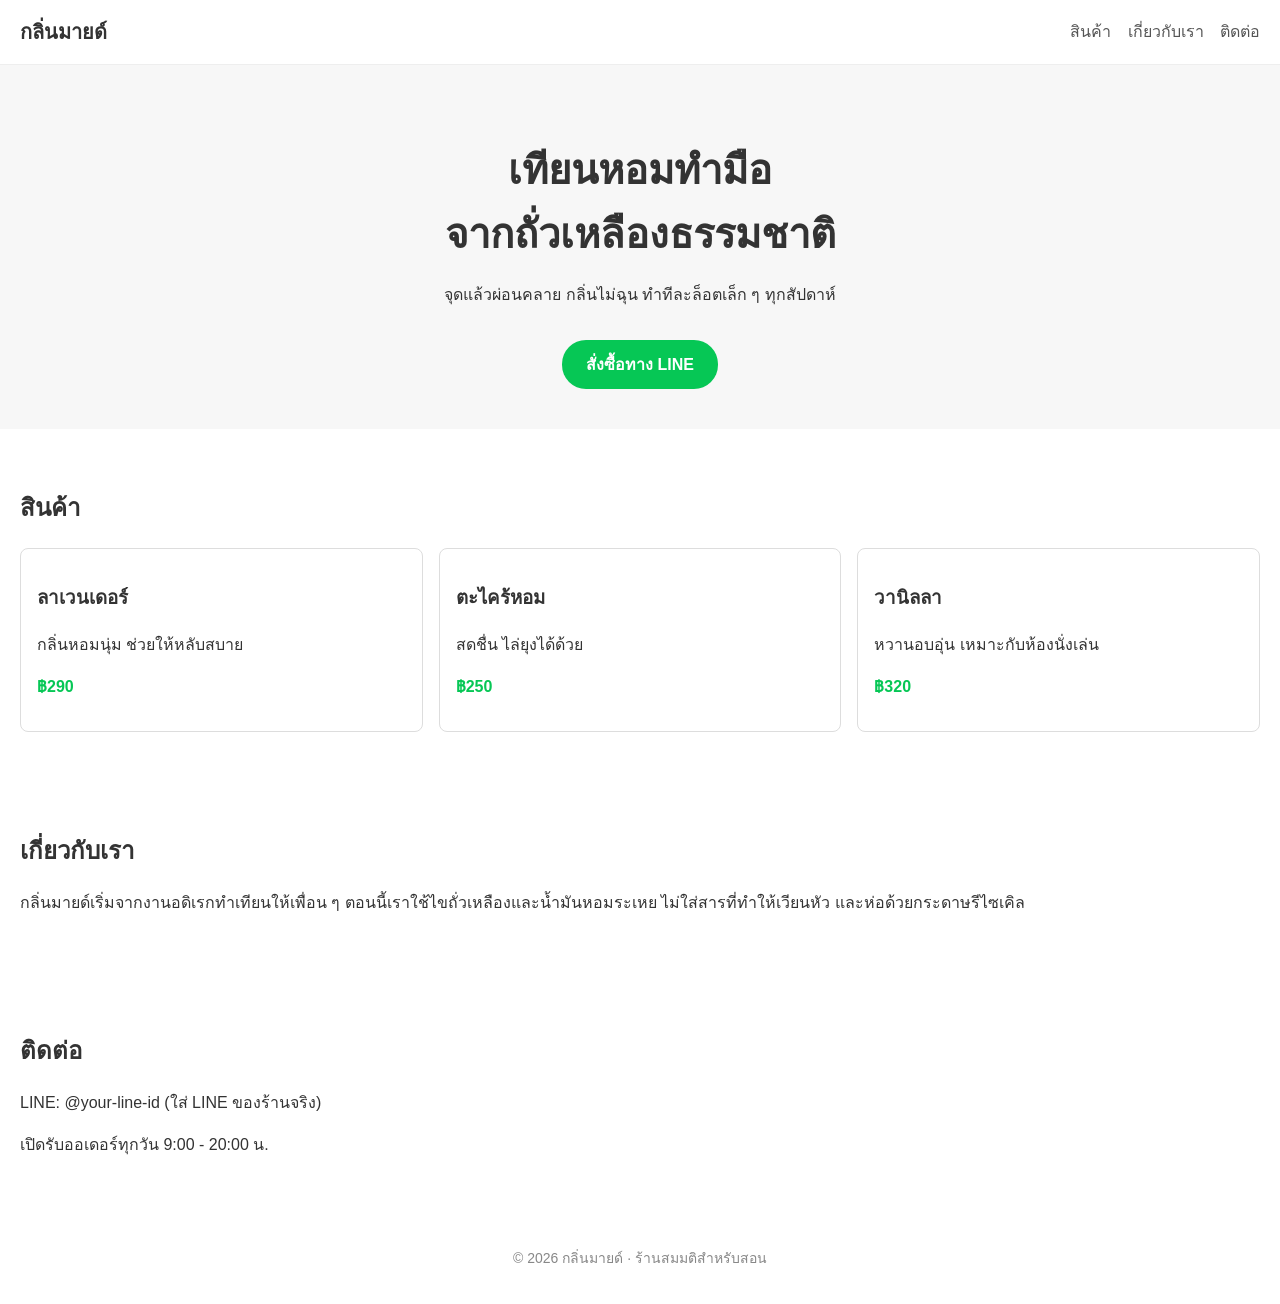
==== public/demo/index.html @ 16120ede "Step 1: สร้างเว็บหน้าแรก Prompt: ช่วยสร้างเว็บหน้าเดียวให้ร้านเทียนหอมชื่อ "กลิ่นมายด์" (ร้านสมมติ) " ====
<!DOCTYPE html>
<html lang="th">
<head>
  <meta charset="UTF-8">
  <meta name="viewport" content="width=device-width, initial-scale=1.0">
  <title>กลิ่นมายด์ - เทียนหอมทำมือ</title>
  <link rel="stylesheet" href="style.css">
</head>
<body>
  <header class="site-header">
    <a href="#" class="logo">กลิ่นมายด์</a>
    <nav>
      <a href="#products">สินค้า</a>
      <a href="#about">เกี่ยวกับเรา</a>
      <a href="#contact">ติดต่อ</a>
    </nav>
  </header>

  <section class="hero">
    <h1>เทียนหอมทำมือ<br>จากถั่วเหลืองธรรมชาติ</h1>
    <p>จุดแล้วผ่อนคลาย กลิ่นไม่ฉุน ทำทีละล็อตเล็ก ๆ ทุกสัปดาห์</p>
    <a class="btn-line" href="https://line.me/R/msg/text/?%E0%B8%AA%E0%B8%99%E0%B9%83%E0%B8%88%E0%B8%AA%E0%B8%B1%E0%B9%88%E0%B8%87%E0%B9%80%E0%B8%97%E0%B8%B5%E0%B8%A2%E0%B8%99%E0%B8%AB%E0%B8%AD%E0%B8%A1%E0%B8%84%E0%B8%A3%E0%B8%B1%E0%B8%9A" target="_blank" rel="noopener">สั่งซื้อทาง LINE</a>
  </section>

  <section id="products" class="products">
    <h2>สินค้า</h2>
    <div class="product-list">
      <div class="product">
        <h3>ลาเวนเดอร์</h3>
        <p>กลิ่นหอมนุ่ม ช่วยให้หลับสบาย</p>
        <p class="price">฿290</p>
      </div>
      <div class="product">
        <h3>ตะไคร้หอม</h3>
        <p>สดชื่น ไล่ยุงได้ด้วย</p>
        <p class="price">฿250</p>
      </div>
      <div class="product">
        <h3>วานิลลา</h3>
        <p>หวานอบอุ่น เหมาะกับห้องนั่งเล่น</p>
        <p class="price">฿320</p>
      </div>
    </div>
  </section>

  <section id="about" class="about">
    <h2>เกี่ยวกับเรา</h2>
    <p>กลิ่นมายด์เริ่มจากงานอดิเรกทำเทียนให้เพื่อน ๆ ตอนนี้เราใช้ไขถั่วเหลืองและน้ำมันหอมระเหย ไม่ใส่สารที่ทำให้เวียนหัว และห่อด้วยกระดาษรีไซเคิล</p>
  </section>

  <section id="contact" class="contact">
    <h2>ติดต่อ</h2>
    <p>LINE: @your-line-id (ใส่ LINE ของร้านจริง)</p>
    <p>เปิดรับออเดอร์ทุกวัน 9:00 - 20:00 น.</p>
  </section>

  <footer>
    <p>&copy; <span id="year"></span> กลิ่นมายด์ · ร้านสมมติสำหรับสอน</p>
  </footer>

  <script src="script.js"></script>
</body>
</html>
---- public/demo/style.css ----
* {
  box-sizing: border-box;
}

body {
  margin: 0;
  font-family: sans-serif;
  line-height: 1.6;
  color: #333;
}

.site-header {
  display: flex;
  justify-content: space-between;
  align-items: center;
  padding: 16px 20px;
  border-bottom: 1px solid #eee;
}

.logo {
  font-weight: bold;
  font-size: 20px;
  color: #333;
  text-decoration: none;
}

nav a {
  margin-left: 12px;
  color: #555;
  text-decoration: none;
}

section {
  padding: 40px 20px;
}

.hero {
  text-align: center;
  background: #f7f7f7;
}

.hero h1 {
  font-size: 28px;
  margin-bottom: 10px;
}

.btn-line {
  display: inline-block;
  margin-top: 16px;
  padding: 12px 24px;
  background: #06c755;
  color: white;
  border-radius: 24px;
  text-decoration: none;
  font-weight: bold;
}

.product-list {
  display: grid;
  gap: 16px;
}

.product {
  border: 1px solid #ddd;
  border-radius: 8px;
  padding: 16px;
}

.price {
  font-weight: bold;
  color: #06c755;
}

footer {
  text-align: center;
  padding: 20px;
  color: #888;
  font-size: 14px;
}

@media (min-width: 768px) {
  .product-list {
    grid-template-columns: repeat(3, 1fr);
  }
  .hero h1 {
    font-size: 40px;
  }
}
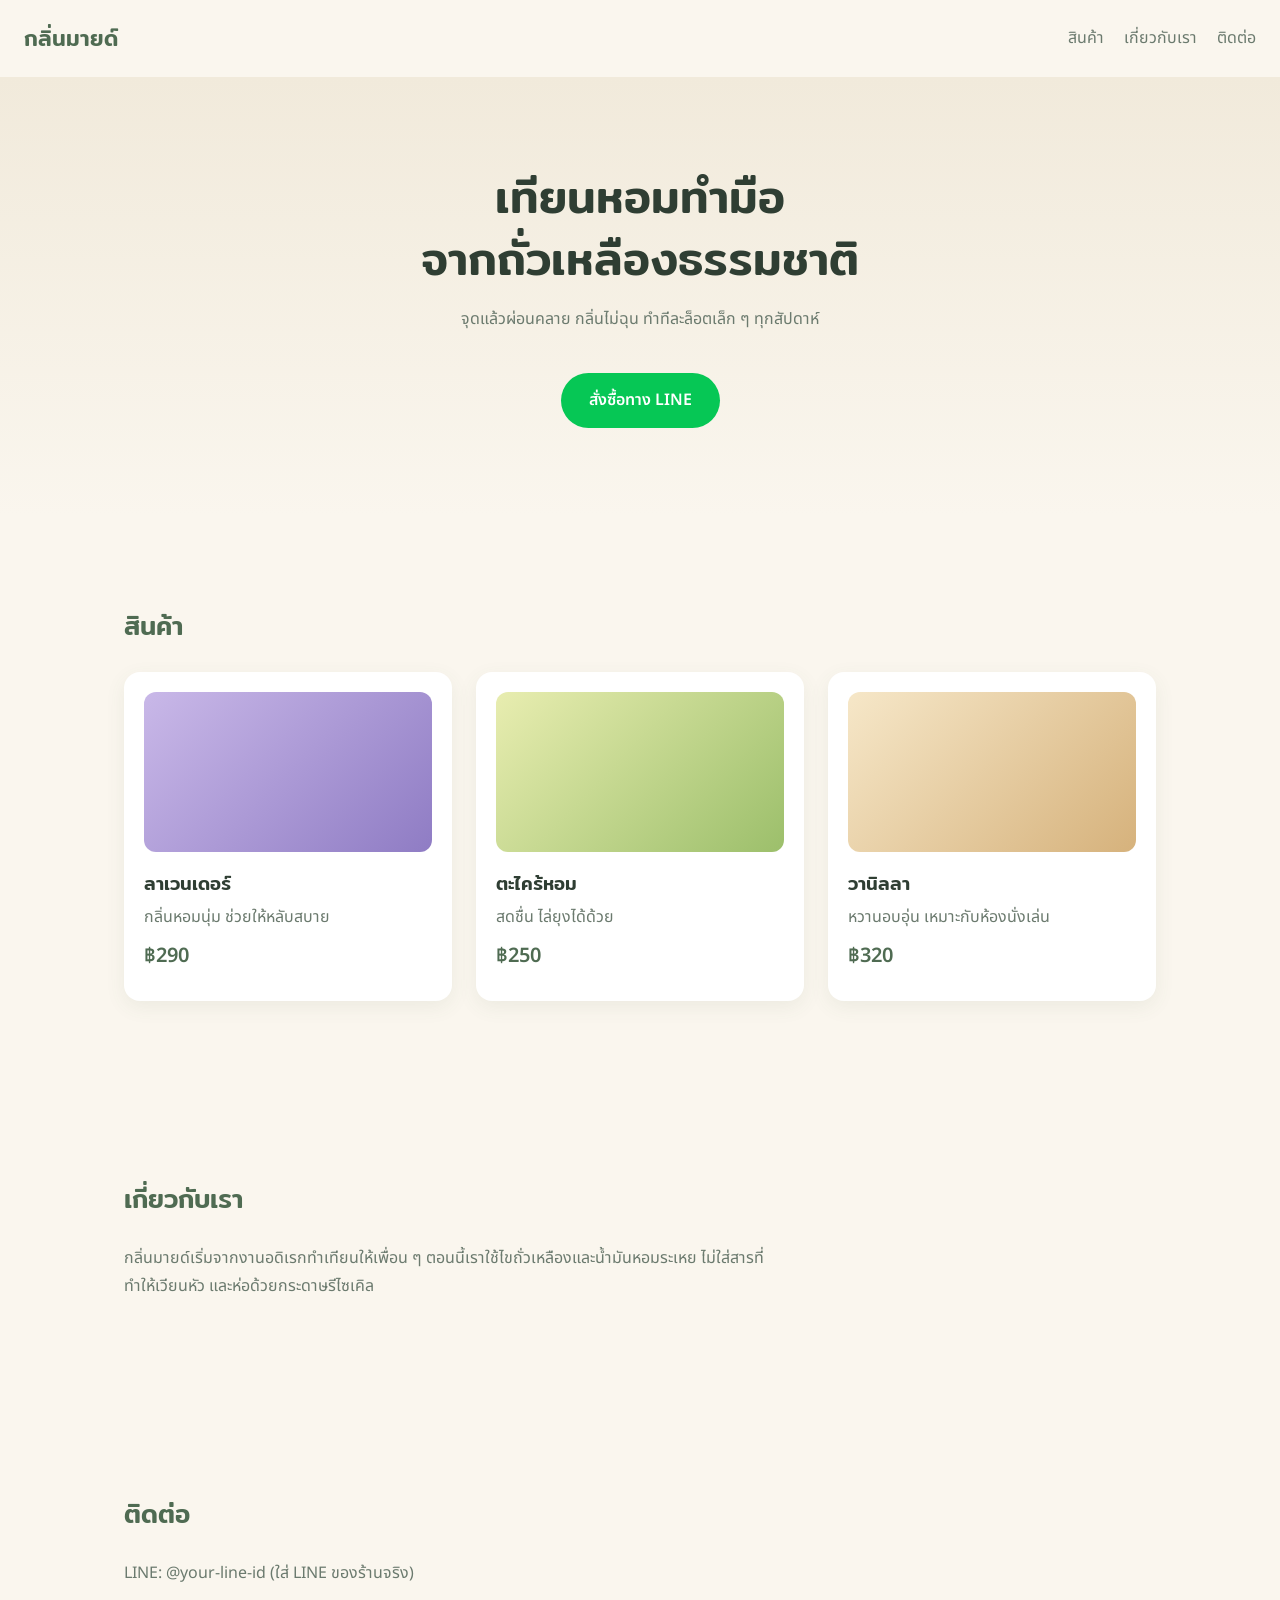
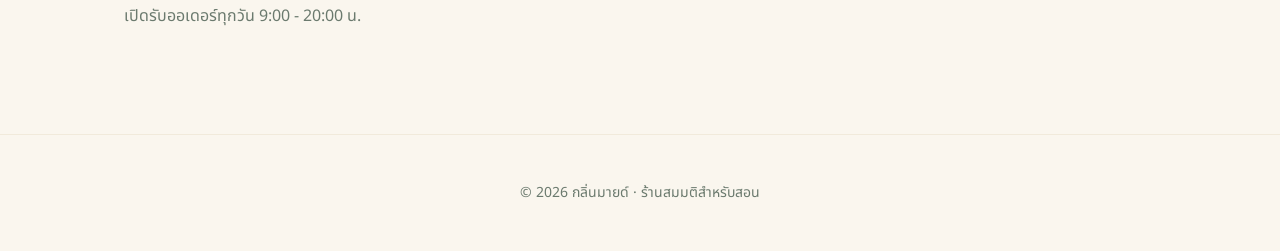
==== commit a7efc9a9: "Step 2: ปรับดีไซน์ Prompt: ปรับโทนสีเป็นครีมกับเขียวเซจ ใช้ฟอนต์ภาษาไทยจาก Google Fonts ที่อ่านง่าย " ====
--- a/public/demo/index.html
+++ b/public/demo/index.html
@@ -4,6 +4,9 @@
   <meta charset="UTF-8">
   <meta name="viewport" content="width=device-width, initial-scale=1.0">
   <title>กลิ่นมายด์ - เทียนหอมทำมือ</title>
+  <link rel="preconnect" href="https://fonts.googleapis.com">
+  <link rel="preconnect" href="https://fonts.gstatic.com" crossorigin>
+  <link href="https://fonts.googleapis.com/css2?family=Mitr:wght@400;500&family=Noto+Sans+Thai:wght@400;600&display=swap" rel="stylesheet">
   <link rel="stylesheet" href="style.css">
 </head>
 <body>
@@ -26,16 +29,19 @@
     <h2>สินค้า</h2>
     <div class="product-list">
       <div class="product">
+        <div class="product-img lavender"></div>
         <h3>ลาเวนเดอร์</h3>
         <p>กลิ่นหอมนุ่ม ช่วยให้หลับสบาย</p>
         <p class="price">฿290</p>
       </div>
       <div class="product">
+        <div class="product-img lemongrass"></div>
         <h3>ตะไคร้หอม</h3>
         <p>สดชื่น ไล่ยุงได้ด้วย</p>
         <p class="price">฿250</p>
       </div>
       <div class="product">
+        <div class="product-img vanilla"></div>
         <h3>วานิลลา</h3>
         <p>หวานอบอุ่น เหมาะกับห้องนั่งเล่น</p>
         <p class="price">฿320</p>
--- a/public/demo/style.css
+++ b/public/demo/style.css
@@ -1,81 +1,135 @@
+:root {
+  --cream: #faf6ee;
+  --cream-dark: #f1eadb;
+  --sage: #7c9a7e;
+  --sage-dark: #4f6b52;
+  --text: #2f3e33;
+  --muted: #6b7a6e;
+}
+
 * {
   box-sizing: border-box;
 }
 
 body {
   margin: 0;
-  font-family: sans-serif;
-  line-height: 1.6;
-  color: #333;
+  font-family: "Noto Sans Thai", sans-serif;
+  line-height: 1.7;
+  color: var(--text);
+  background: var(--cream);
+}
+
+h1, h2, h3, .logo {
+  font-family: "Mitr", sans-serif;
+  font-weight: 500;
 }
 
 .site-header {
   display: flex;
   justify-content: space-between;
   align-items: center;
-  padding: 16px 20px;
-  border-bottom: 1px solid #eee;
+  padding: 20px 24px;
 }
 
 .logo {
-  font-weight: bold;
-  font-size: 20px;
-  color: #333;
+  font-size: 22px;
+  color: var(--sage-dark);
   text-decoration: none;
 }
 
 nav a {
-  margin-left: 12px;
-  color: #555;
+  margin-left: 16px;
+  color: var(--muted);
   text-decoration: none;
 }
 
 section {
-  padding: 40px 20px;
+  padding: 64px 24px;
+  max-width: 1080px;
+  margin: 0 auto;
 }
 
 .hero {
   text-align: center;
-  background: #f7f7f7;
+  max-width: none;
+  background: linear-gradient(180deg, var(--cream-dark), var(--cream));
 }
 
 .hero h1 {
-  font-size: 28px;
-  margin-bottom: 10px;
+  font-size: 32px;
+  line-height: 1.35;
+  margin: 0 0 16px;
+}
+
+.hero p {
+  color: var(--muted);
 }
 
 .btn-line {
   display: inline-block;
-  margin-top: 16px;
-  padding: 12px 24px;
+  margin-top: 24px;
+  padding: 14px 28px;
   background: #06c755;
   color: white;
-  border-radius: 24px;
+  border-radius: 999px;
   text-decoration: none;
-  font-weight: bold;
+  font-weight: 600;
+}
+
+h2 {
+  font-size: 26px;
+  margin: 0 0 24px;
+  color: var(--sage-dark);
 }
 
 .product-list {
   display: grid;
-  gap: 16px;
+  gap: 24px;
 }
 
 .product {
-  border: 1px solid #ddd;
-  border-radius: 8px;
-  padding: 16px;
+  background: white;
+  border-radius: 16px;
+  padding: 20px;
+  box-shadow: 0 6px 20px rgba(79, 107, 82, 0.08);
+}
+
+.product-img {
+  height: 160px;
+  border-radius: 12px;
+  margin-bottom: 16px;
+}
+
+.lavender { background: linear-gradient(135deg, #c9b8e8, #8f7cc4); }
+.lemongrass { background: linear-gradient(135deg, #e8edb0, #9cbf6b); }
+.vanilla { background: linear-gradient(135deg, #f6e7c8, #d6b27c); }
+
+.product h3 {
+  margin: 0 0 4px;
+}
+
+.product p {
+  margin: 0 0 8px;
+  color: var(--muted);
 }
 
 .price {
-  font-weight: bold;
-  color: #06c755;
+  font-size: 20px;
+  font-weight: 600;
+  color: var(--sage-dark) !important;
+}
+
+.about p, .contact p {
+  max-width: 640px;
+  color: var(--muted);
 }
 
 footer {
   text-align: center;
-  padding: 20px;
-  color: #888;
+  padding: 32px 20px;
+  color: var(--muted);
   font-size: 14px;
+  border-top: 1px solid var(--cream-dark);
 }
 
 @media (min-width: 768px) {
@@ -83,6 +137,9 @@
     grid-template-columns: repeat(3, 1fr);
   }
   .hero h1 {
-    font-size: 40px;
+    font-size: 46px;
+  }
+  section {
+    padding: 88px 24px;
   }
 }
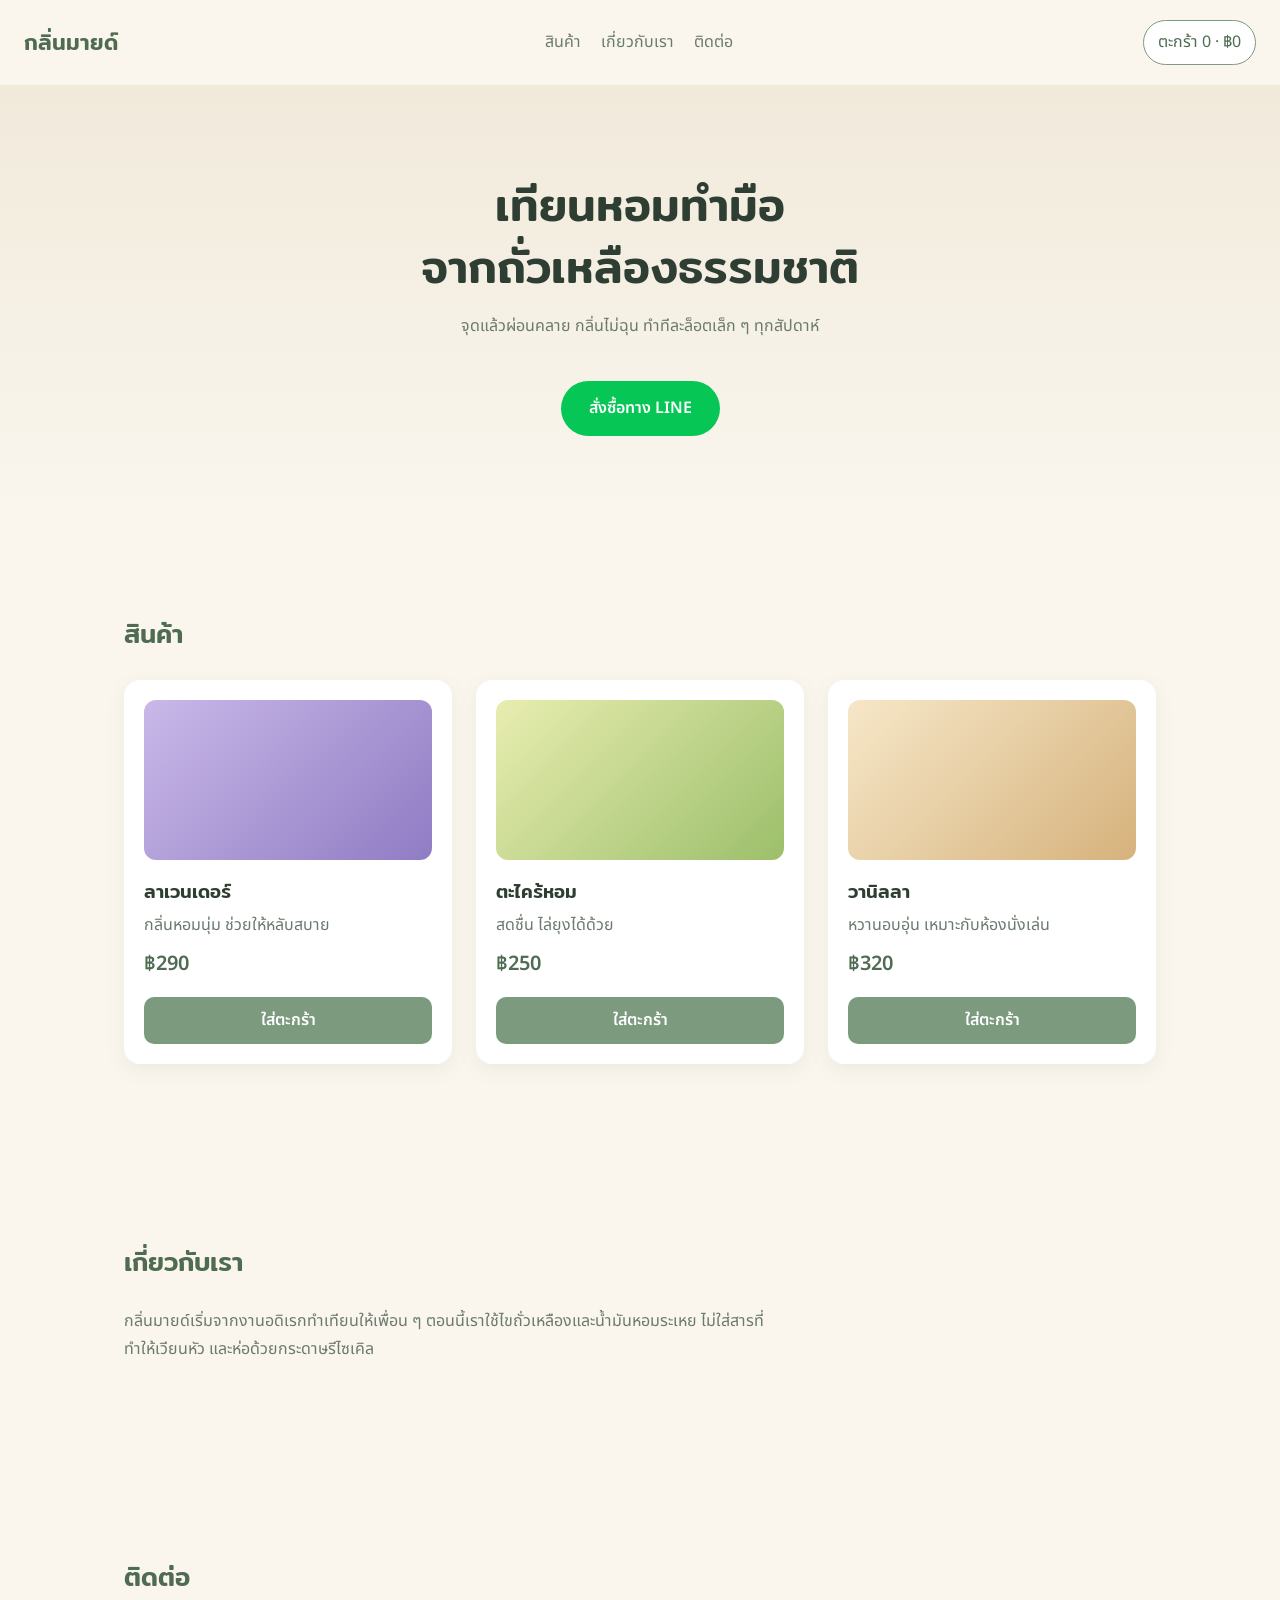
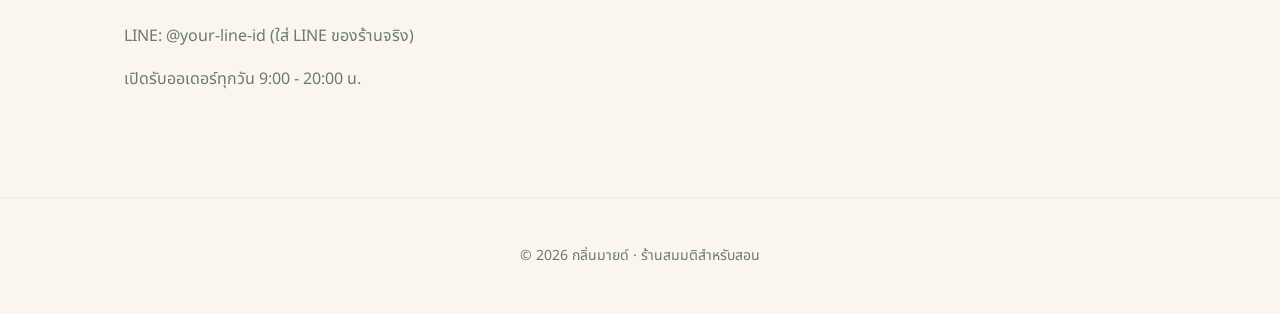
==== commit dd2b7d02: "Step 3: เพิ่มตะกร้าสินค้า Prompt: เพิ่มปุ่ม "ใส่ตะกร้า" ใต้สินค้าแต่ละชิ้น นับจำนวนและแสดงยอดรวมที่ม" ====
--- a/public/demo/index.html
+++ b/public/demo/index.html
@@ -17,7 +17,16 @@
       <a href="#about">เกี่ยวกับเรา</a>
       <a href="#contact">ติดต่อ</a>
     </nav>
+    <button class="cart-btn" id="cart-btn">ตะกร้า <span id="cart-count">0</span> · ฿<span id="cart-total">0</span></button>
   </header>
+
+  <aside class="cart-panel" id="cart-panel" hidden>
+    <h3>ตะกร้าของคุณ</h3>
+    <ul id="cart-items"></ul>
+    <p class="cart-sum">รวม ฿<span id="cart-sum">0</span></p>
+    <a class="btn-line" id="send-line" href="#" target="_blank" rel="noopener">ส่งรายการทาง LINE</a>
+    <p class="cart-note">ยังไม่มีการจ่ายเงินบนเว็บ ร้านจะตอบกลับเพื่อยืนยันทาง LINE</p>
+  </aside>
 
   <section class="hero">
     <h1>เทียนหอมทำมือ<br>จากถั่วเหลืองธรรมชาติ</h1>
@@ -28,23 +37,26 @@
   <section id="products" class="products">
     <h2>สินค้า</h2>
     <div class="product-list">
-      <div class="product">
+      <div class="product" data-name="ลาเวนเดอร์" data-price="290">
         <div class="product-img lavender"></div>
         <h3>ลาเวนเดอร์</h3>
         <p>กลิ่นหอมนุ่ม ช่วยให้หลับสบาย</p>
         <p class="price">฿290</p>
+        <button class="add-btn">ใส่ตะกร้า</button>
       </div>
-      <div class="product">
+      <div class="product" data-name="ตะไคร้หอม" data-price="250">
         <div class="product-img lemongrass"></div>
         <h3>ตะไคร้หอม</h3>
         <p>สดชื่น ไล่ยุงได้ด้วย</p>
         <p class="price">฿250</p>
+        <button class="add-btn">ใส่ตะกร้า</button>
       </div>
-      <div class="product">
+      <div class="product" data-name="วานิลลา" data-price="320">
         <div class="product-img vanilla"></div>
         <h3>วานิลลา</h3>
         <p>หวานอบอุ่น เหมาะกับห้องนั่งเล่น</p>
         <p class="price">฿320</p>
+        <button class="add-btn">ใส่ตะกร้า</button>
       </div>
     </div>
   </section>
--- a/public/demo/style.css
+++ b/public/demo/style.css
@@ -130,6 +130,72 @@
   color: var(--muted);
   font-size: 14px;
   border-top: 1px solid var(--cream-dark);
+}
+
+.cart-btn {
+  border: 1px solid var(--sage);
+  background: white;
+  color: var(--sage-dark);
+  border-radius: 999px;
+  padding: 8px 14px;
+  font: inherit;
+  cursor: pointer;
+}
+
+.add-btn {
+  width: 100%;
+  margin-top: 8px;
+  padding: 10px;
+  border: none;
+  border-radius: 10px;
+  background: var(--sage);
+  color: white;
+  font: inherit;
+  font-weight: 600;
+  cursor: pointer;
+}
+
+.add-btn:active {
+  transform: scale(0.98);
+}
+
+.cart-panel {
+  position: fixed;
+  top: 72px;
+  right: 16px;
+  width: 300px;
+  background: white;
+  border-radius: 16px;
+  padding: 20px;
+  box-shadow: 0 12px 40px rgba(47, 62, 51, 0.18);
+  z-index: 10;
+}
+
+.cart-panel h3 {
+  margin: 0 0 12px;
+}
+
+.cart-panel ul {
+  list-style: none;
+  margin: 0;
+  padding: 0;
+}
+
+.cart-panel li {
+  display: flex;
+  justify-content: space-between;
+  padding: 6px 0;
+  border-bottom: 1px solid var(--cream-dark);
+}
+
+.cart-sum {
+  font-weight: 600;
+  text-align: right;
+}
+
+.cart-note {
+  font-size: 13px;
+  color: var(--muted);
 }
 
 @media (min-width: 768px) {
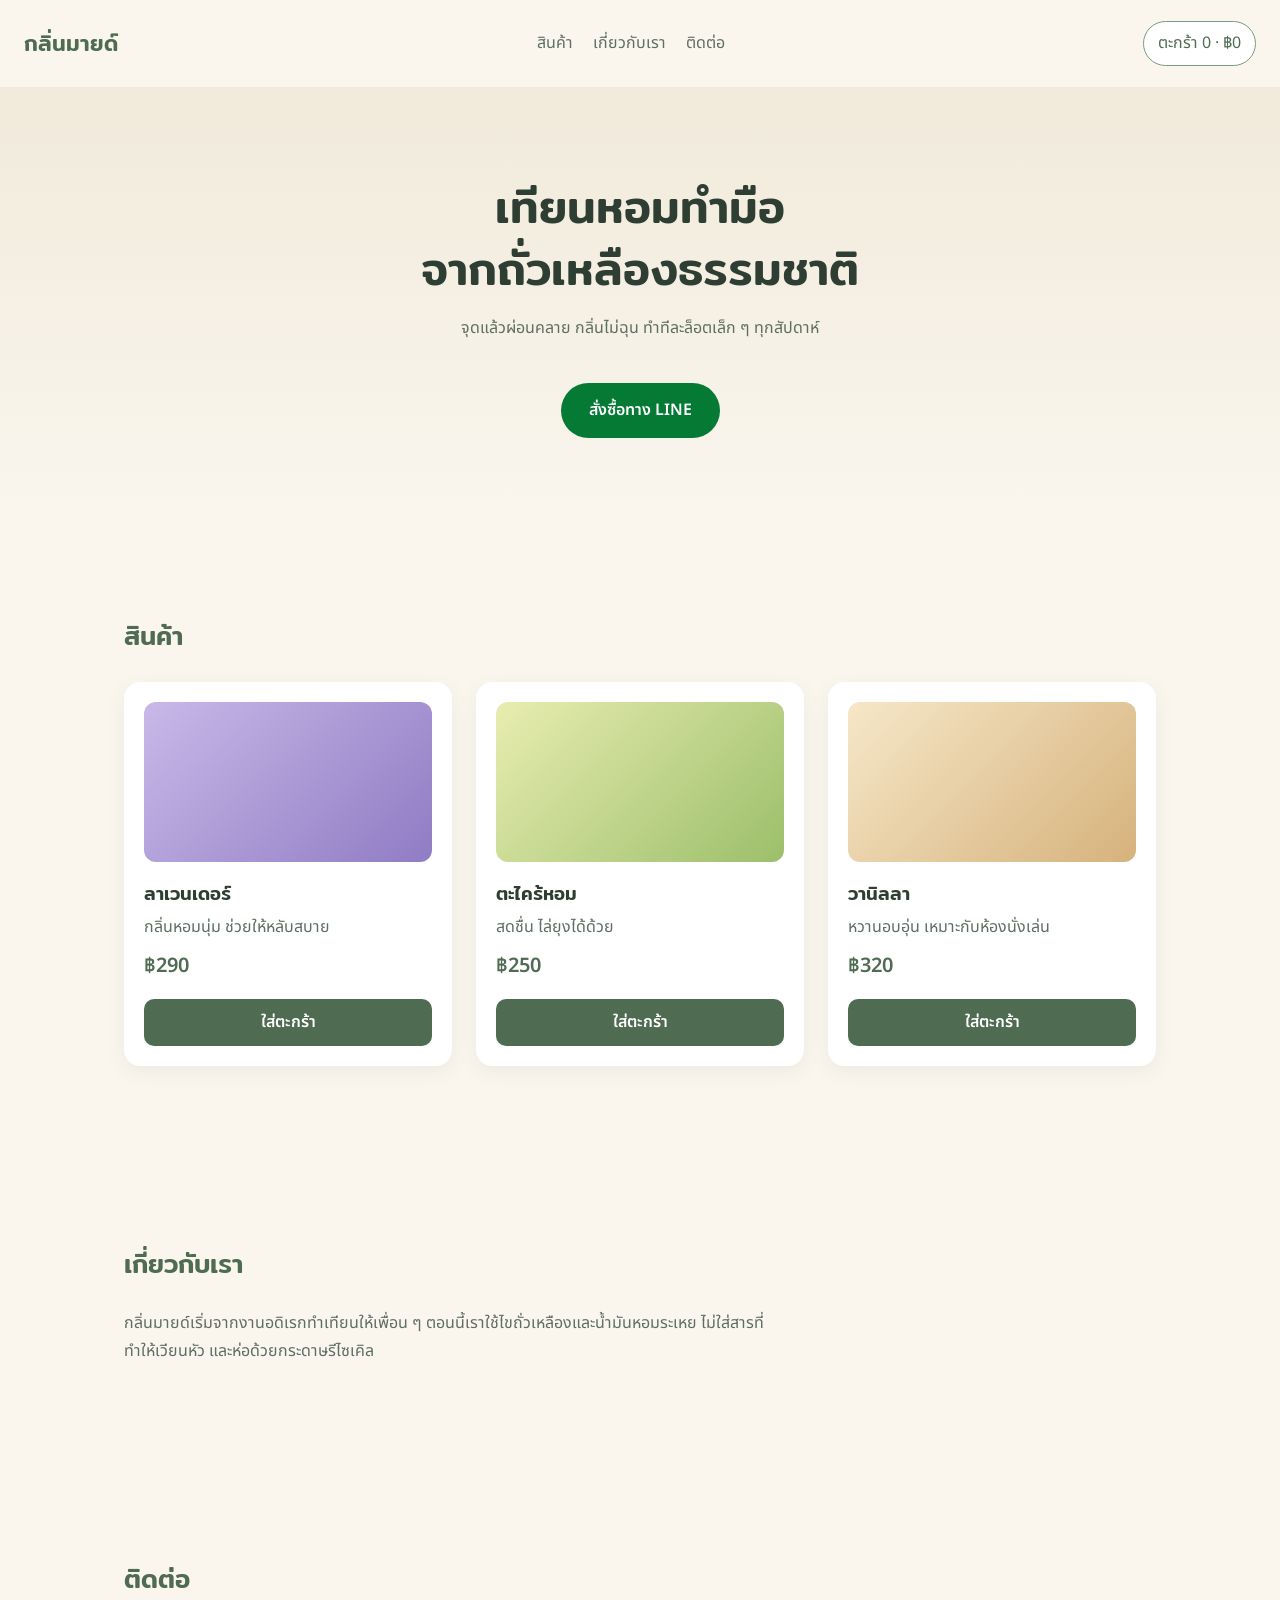
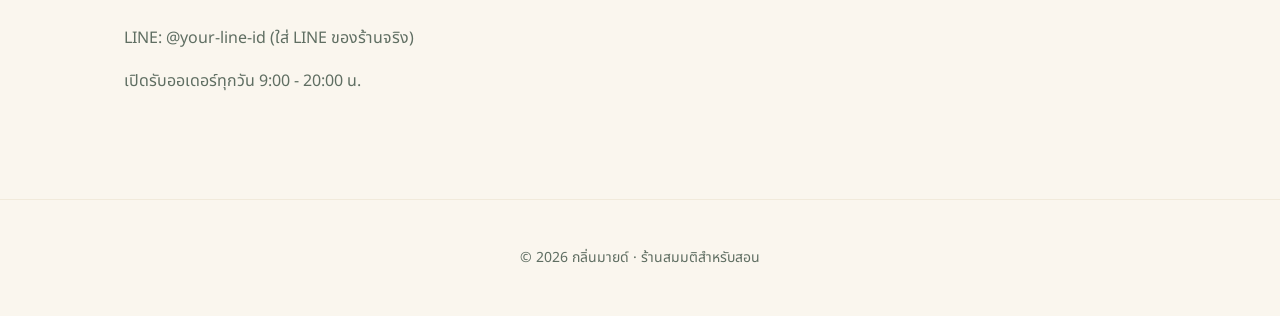
==== commit a4a8873c: "Step 5: SEO และรูปพรีวิวเวลาแชร์ Prompt: ใส่ title, description และรูปพรีวิวเวลาแชร์ลิงก์ใน LINE / F" ====
--- a/public/demo/index.html
+++ b/public/demo/index.html
@@ -3,7 +3,15 @@
 <head>
   <meta charset="UTF-8">
   <meta name="viewport" content="width=device-width, initial-scale=1.0">
-  <title>กลิ่นมายด์ - เทียนหอมทำมือ</title>
+  <title>กลิ่นมายด์ - เทียนหอมทำมือจากถั่วเหลือง</title>
+  <meta name="description" content="เทียนหอมทำมือจากไขถั่วเหลือง กลิ่นลาเวนเดอร์ ตะไคร้หอม วานิลลา สั่งซื้อง่ายทาง LINE (ร้านสมมติสำหรับสอนทำเว็บ)">
+  <meta property="og:type" content="website">
+  <meta property="og:title" content="กลิ่นมายด์ - เทียนหอมทำมือ">
+  <meta property="og:description" content="เทียนหอมจากไขถั่วเหลือง 3 กลิ่น สั่งซื้อง่ายทาง LINE">
+  <meta property="og:image" content="https://vibecoding-th.vercel.app/demo/og.jpg">
+  <meta property="og:image:width" content="1200">
+  <meta property="og:image:height" content="630">
+  <meta name="twitter:card" content="summary_large_image">
   <link rel="preconnect" href="https://fonts.googleapis.com">
   <link rel="preconnect" href="https://fonts.gstatic.com" crossorigin>
   <link href="https://fonts.googleapis.com/css2?family=Mitr:wght@400;500&family=Noto+Sans+Thai:wght@400;600&display=swap" rel="stylesheet">
--- a/public/demo/style.css
+++ b/public/demo/style.css
@@ -4,7 +4,8 @@
   --sage: #7c9a7e;
   --sage-dark: #4f6b52;
   --text: #2f3e33;
-  --muted: #6b7a6e;
+  --muted: #5f6e62;
+  --line-green: #047a35; /* เขียว LINE ที่เข้มขึ้น ตัวหนังสือขาวอ่านง่าย (ต่างกัน 5.5:1) */
 }
 
 * {
@@ -35,10 +36,12 @@
   font-size: 22px;
   color: var(--sage-dark);
   text-decoration: none;
+  white-space: nowrap;
 }
 
 nav a {
-  margin-left: 16px;
+  display: inline-block;
+  padding: 10px 8px; /* พื้นที่กดสูงอย่างน้อย 44px */
   color: var(--muted);
   text-decoration: none;
 }
@@ -69,7 +72,7 @@
   display: inline-block;
   margin-top: 24px;
   padding: 14px 28px;
-  background: #06c755;
+  background: var(--line-green);
   color: white;
   border-radius: 999px;
   text-decoration: none;
@@ -133,6 +136,8 @@
 }
 
 .cart-btn {
+  white-space: nowrap;
+  min-height: 44px;
   border: 1px solid var(--sage);
   background: white;
   color: var(--sage-dark);
@@ -147,8 +152,9 @@
   margin-top: 8px;
   padding: 10px;
   border: none;
+  min-height: 44px;
   border-radius: 10px;
-  background: var(--sage);
+  background: var(--sage-dark);
   color: white;
   font: inherit;
   font-weight: 600;
@@ -194,8 +200,19 @@
 }
 
 .cart-note {
-  font-size: 13px;
-  color: var(--muted);
+  font-size: 14px;
+  color: var(--muted);
+}
+
+/* จอเล็ก: ซ่อนเมนู เหลือชื่อร้านกับปุ่มตะกร้า ไม่ให้ตกบรรทัด */
+@media (max-width: 599px) {
+  nav {
+    display: none;
+  }
+  .cart-panel {
+    left: 16px;
+    width: auto;
+  }
 }
 
 @media (min-width: 768px) {
